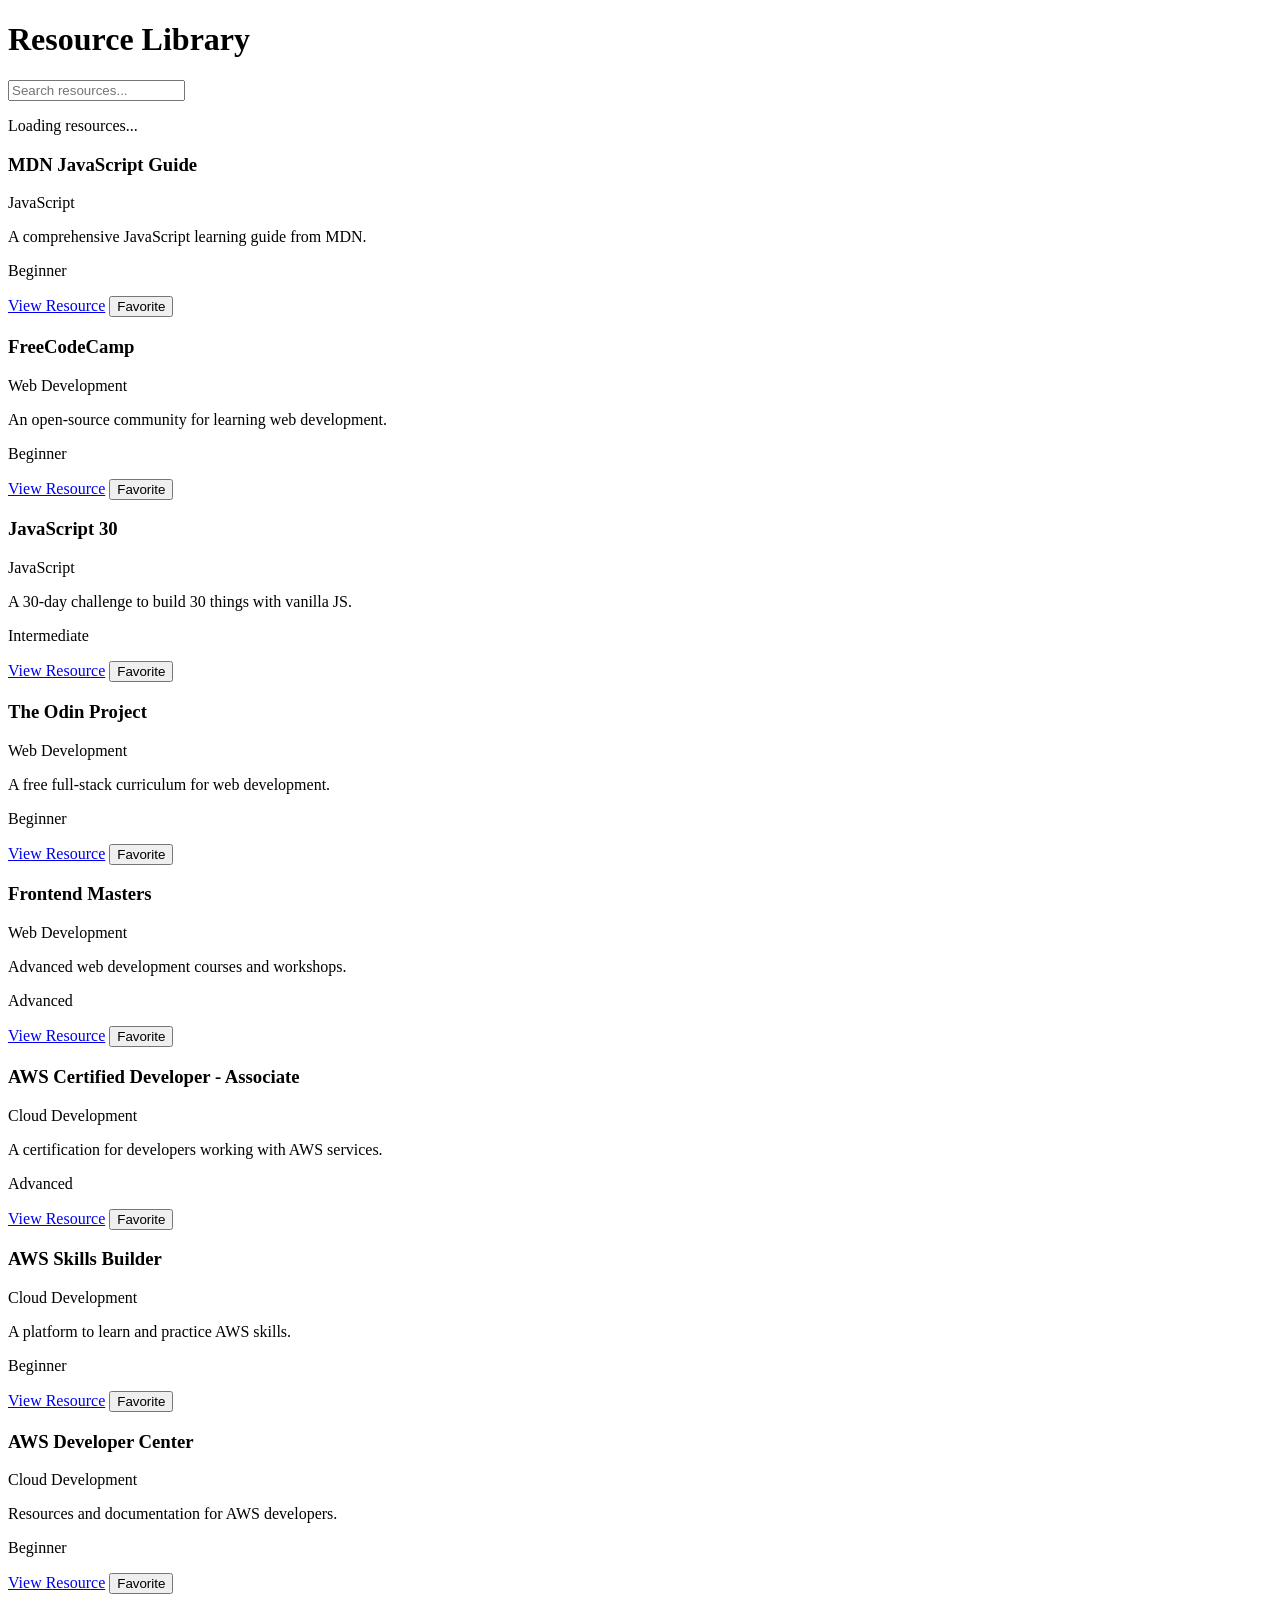
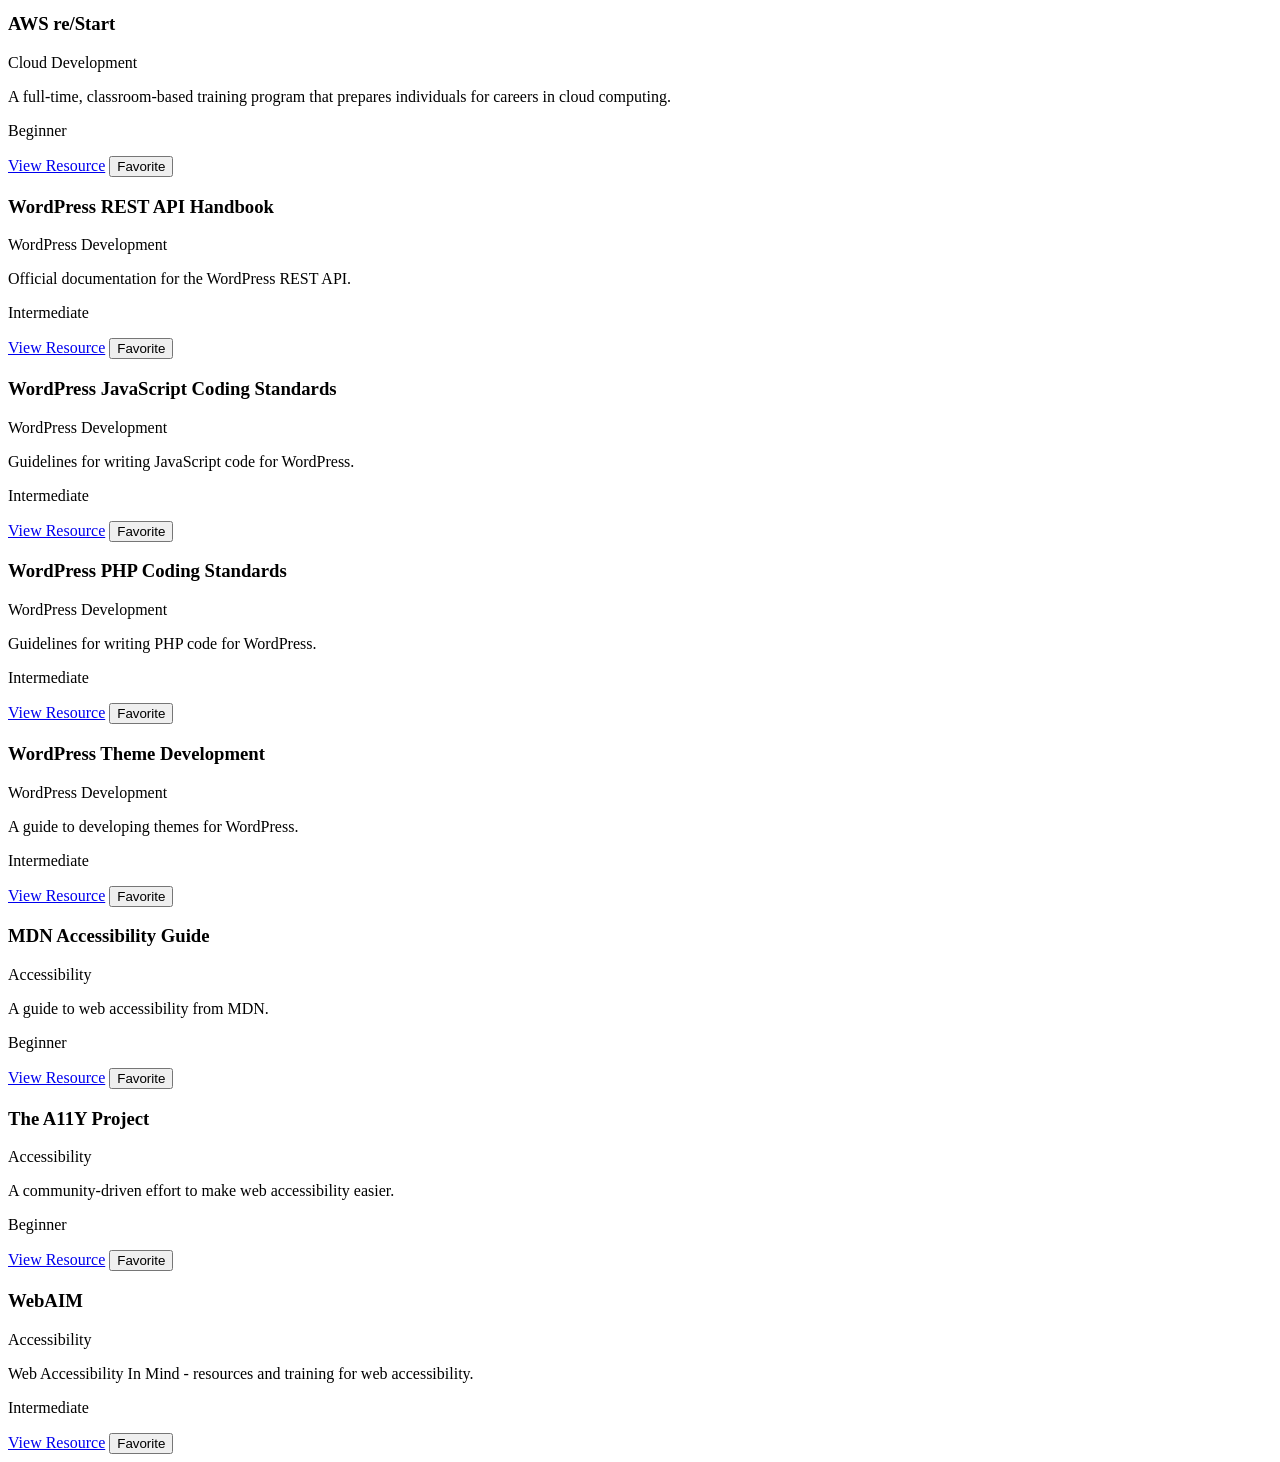
==== frontend-resource-library/index.html @ f4279816 "Initial commit: Front-End Resource Library app" ====
﻿<!DOCTYPE html>
<html lang="en">

<head>
    <meta charset="UTF-8">
    <meta name="viewport" content="width=device-width, initial-scale=1.0">
    <title>Resource Library</title>
    <link rel="stylesheet" href="assets/css/styles.css">
</head>

<body>

    <header>
        <h1>Resource Library</h1>
    </header>
    <input type="text" id="searchInput" placeholder="Search resources...">
    
    <p id="statusMessage">Loading resources...</p>
    <div id="resourceGrid"></div>


    <script type="module" src="js/main.js"></script>
</body>

</html>
---- frontend-resource-library/assets/css/styles.css ----
/* styles for the Resource Library app — build this out as the HTML structure comes together */
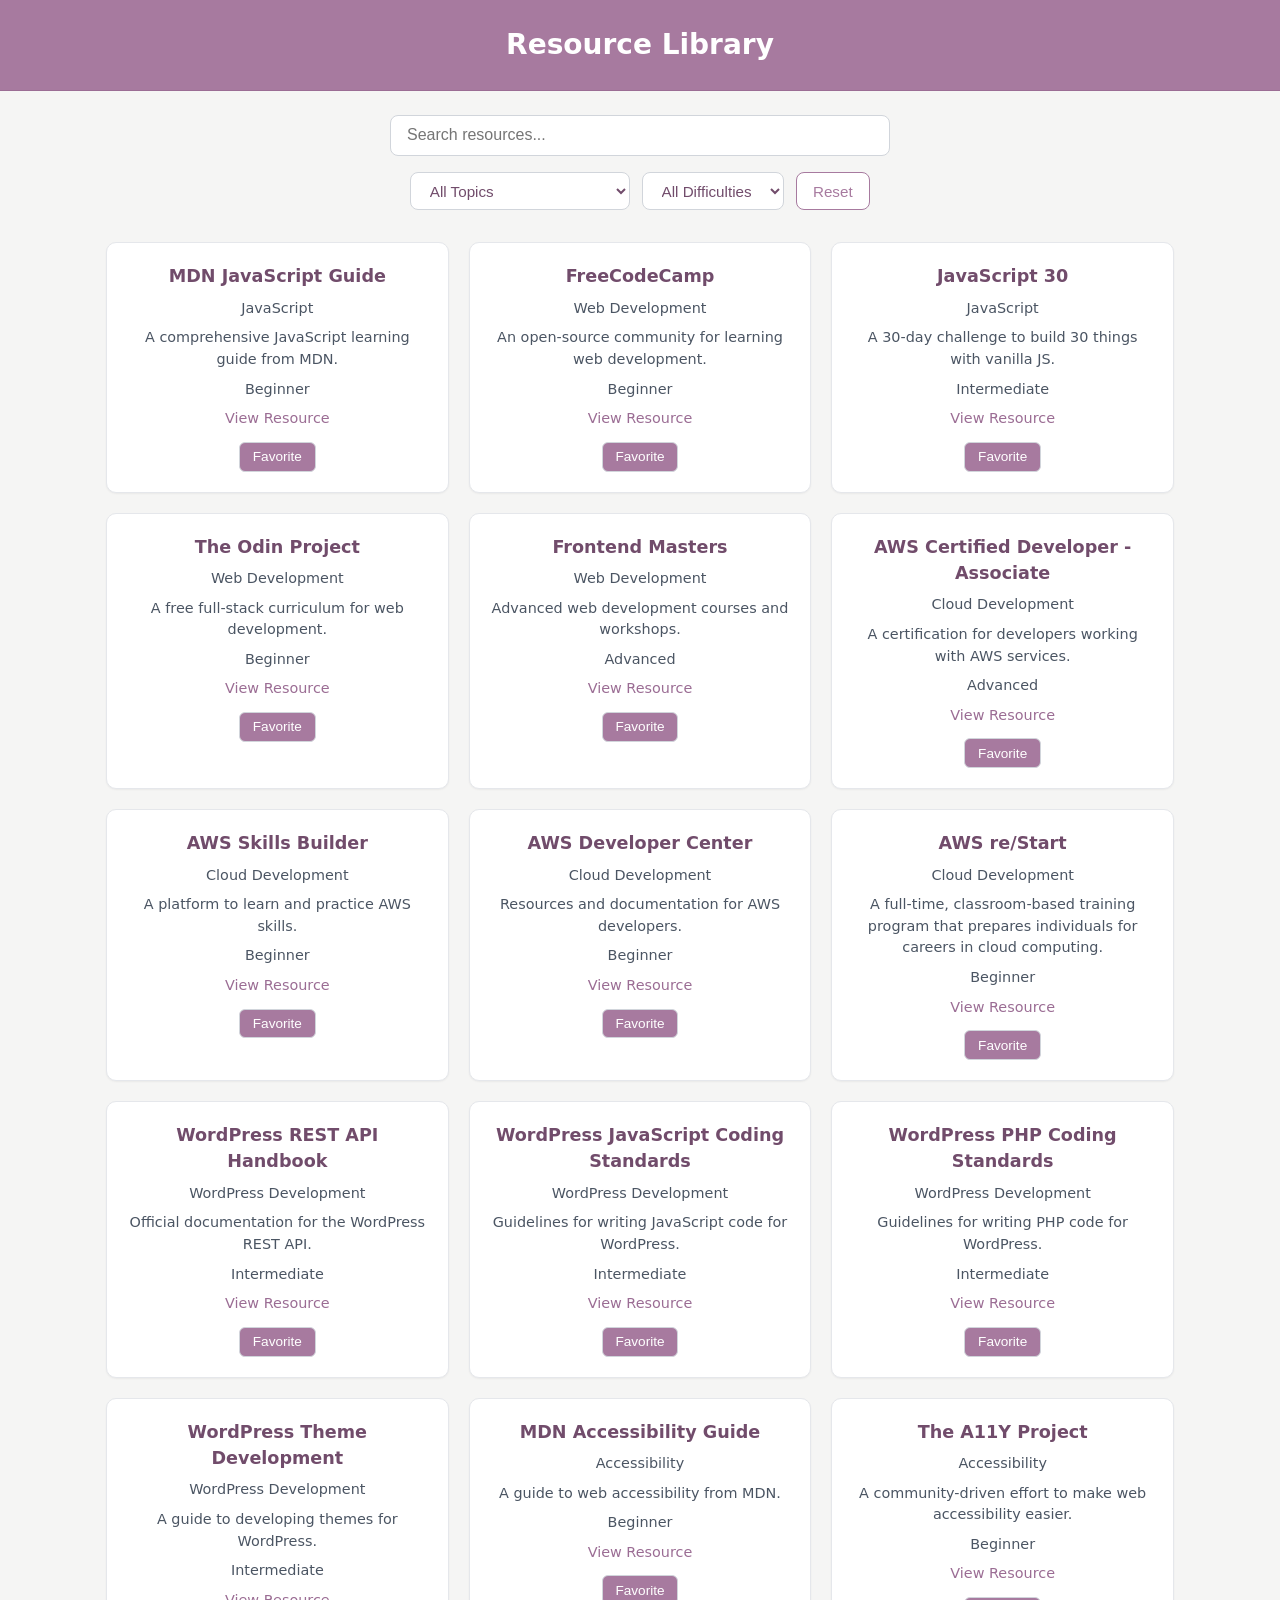
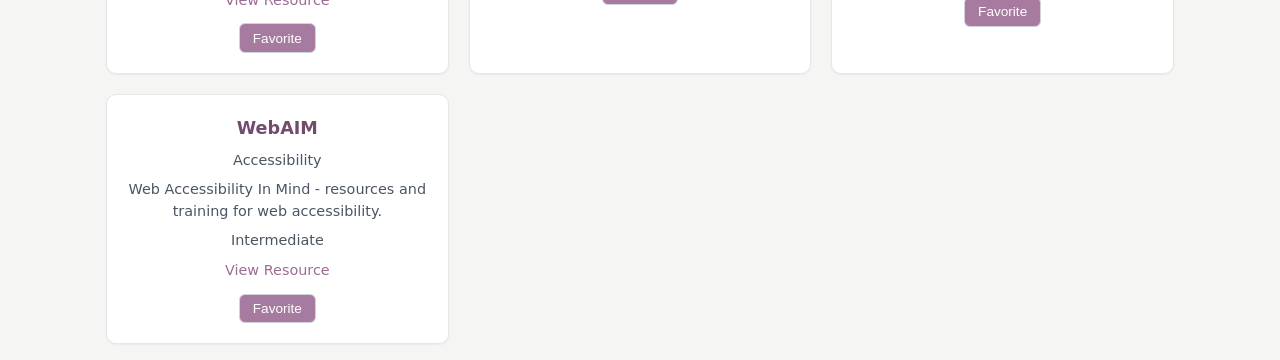
==== commit 56958b97: "Initial commit: Front-End Resource Library app" ====
--- a/frontend-resource-library/index.html
+++ b/frontend-resource-library/index.html
@@ -15,6 +15,27 @@
     </header>
     <input type="text" id="searchInput" placeholder="Search resources...">
     
+    <!-- filters -->
+        <div class="filters">
+        <select id="topicFilter">
+          <option value="All">All Topics</option>
+          <option value="JavaScript">JavaScript</option>
+          <option value="Web Development">Web Development</option>
+          <option value="Cloud Development">Cloud Development</option>
+          <option value="WordPress Development">WordPress Development</option>
+          <option value="Accessibility">Accessibility</option>
+        </select>
+
+        <select id="difficultyFilter">
+          <option value="All">All Difficulties</option>
+          <option value="Beginner">Beginner</option>
+          <option value="Intermediate">Intermediate</option>
+          <option value="Advanced">Advanced</option>
+        </select>
+
+        <button type="button" id="resetFilters">Reset</button>
+        </div>
+
     <p id="statusMessage">Loading resources...</p>
     <div id="resourceGrid"></div>
 
--- a/frontend-resource-library/assets/css/styles.css
+++ b/frontend-resource-library/assets/css/styles.css
@@ -1 +1,150 @@
-/* styles for the Resource Library app — build this out as the HTML structure comes together */
+* {
+  box-sizing: border-box;
+}
+
+body {
+  margin: 0;
+  font-family: system-ui, -apple-system, "Segoe UI", Roboto, sans-serif;
+  background: #f5f5f4;
+  color: #714c6b;
+  line-height: 1.5;
+}
+
+header {
+  background: #a77a9f;
+  color: #fff;
+  padding: 1.5rem 1rem;
+  text-align: center;
+  border-bottom: 1px solid #9b6d94;
+}
+
+header h1 {
+  margin: 0;
+  font-size: 1.75rem;
+}
+
+#searchInput {
+  display: block;
+  width: min(500px, 90%);
+  margin: 1.5rem auto 0;
+  padding: 0.65rem 1rem;
+  font-size: 1rem;
+  border: 1px solid #d1d5db;
+  border-radius: 8px;
+}
+
+#searchInput:focus {
+  outline: 2px solid #9b6d94;
+  outline-offset: 1px;
+}
+
+.filters {
+  display: flex;
+  flex-wrap: wrap;
+  justify-content: center;
+  gap: 0.75rem;
+  margin: 1rem auto 0;
+}
+
+#topicFilter,
+#difficultyFilter {
+  padding: 0.55rem 0.9rem;
+  font-size: 0.95rem;
+  border: 1px solid #d1d5db;
+  border-radius: 8px;
+  background: #fff;
+  color: #714c6b;
+}
+
+#topicFilter:focus,
+#difficultyFilter:focus,
+#resetFilters:focus {
+  outline: 2px solid #a77a9f;
+  outline-offset: 1px;
+}
+
+#resetFilters {
+  padding: 0.55rem 1rem;
+  font-size: 0.95rem;
+  border: 1px solid #a77a9f;
+  border-radius: 8px;
+  background: #fff;
+  color: #a77a9f;
+  cursor: pointer;
+}
+
+#resetFilters:hover {
+  background: #a77a9f;
+  color: #fff;
+}
+
+#statusMessage {
+  text-align: center;
+  color: #6b7280;
+  margin: 1rem 0;
+}
+
+#resourceGrid {
+ text-align: center;
+  display: grid;
+  grid-template-columns: repeat(auto-fill, minmax(260px, 1fr));
+  gap: 1.25rem;
+  max-width: 1100px;
+  margin: 0 auto;
+  padding: 1rem;
+}
+
+#resourceGrid article {
+  background: #fff;
+  border: 1px solid #e5e7eb;
+  border-radius: 10px;
+  padding: 1.25rem;
+  display: flex;
+  flex-direction: column;
+  gap: 0.5rem;
+  box-shadow: 0 1px 2px rgba(0, 0, 0, 0.05);
+  transition: box-shadow 0.15s ease, transform 0.15s ease;
+}
+
+#resourceGrid article:hover {
+  box-shadow: 0 4px 12px rgba(0, 0, 0, 0.08);
+  transform: translateY(-2px);
+}
+
+#resourceGrid article h3 {
+  margin: 0;
+  font-size: 1.1rem;
+}
+
+#resourceGrid article p {
+  margin: 0;
+  font-size: 0.9rem;
+  color: #4b5563;
+}
+
+#resourceGrid article a {
+  color: #9b6d94;
+  font-size: 0.9rem;
+  text-decoration: none;
+}
+
+#resourceGrid article a:hover {
+  text-decoration: underline;
+}
+
+.favorite-button {
+  align-self: center;
+  margin-top: 0.25rem;
+  padding: 0.4rem 0.8rem;
+  font-size: 0.85rem;
+  border: 1px solid #d1d5db;
+  border-radius: 6px;
+  background: #a77a9f;
+  color: #fff;
+  cursor: pointer;
+  text-align: center;
+}
+
+.favorite-button:hover {
+  background: #7a396f;
+}
